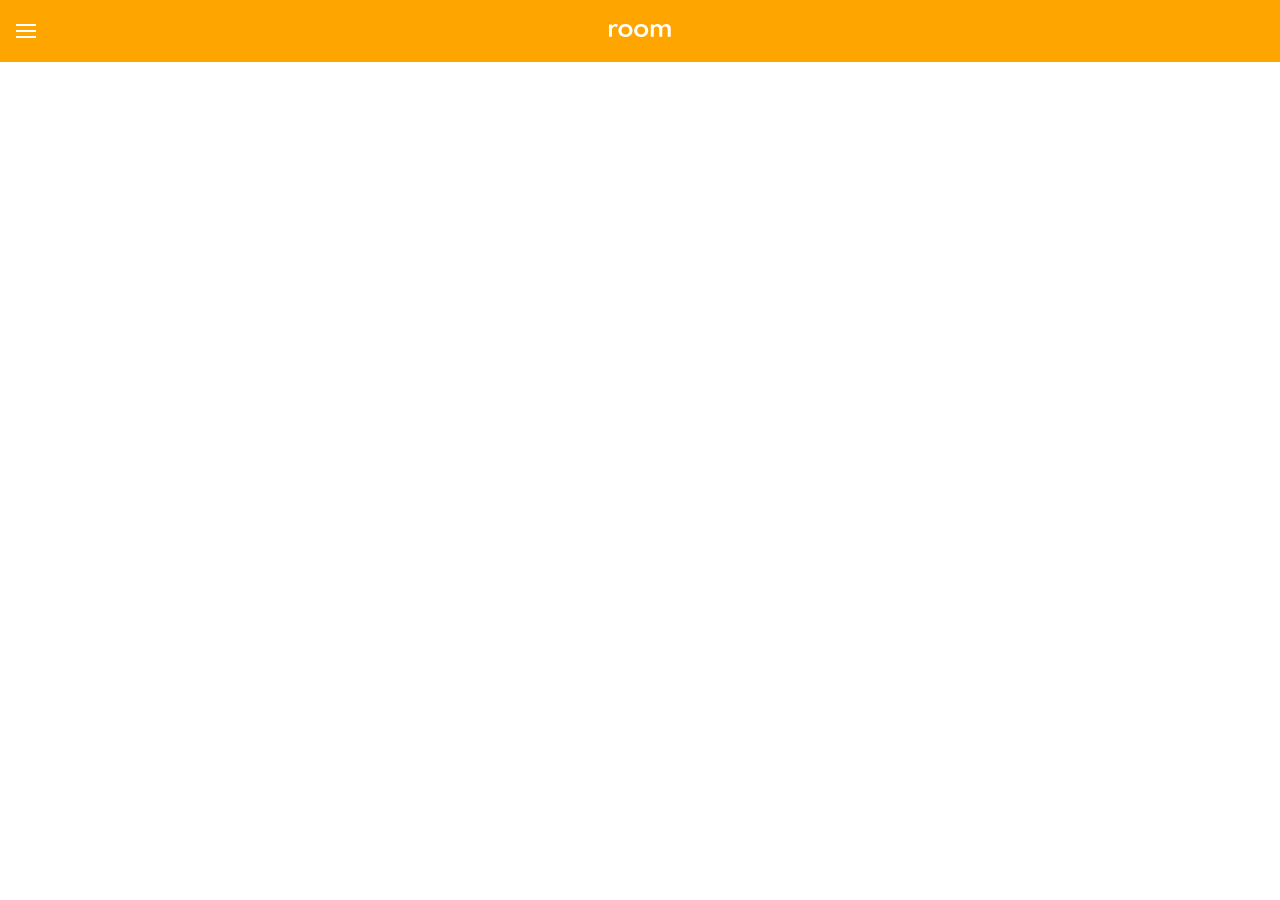
==== Room homepage/index.html @ ea090c0d "V2: add event menu toogle js" ====
<!DOCTYPE html>
<html lang="en">
<head>
    <meta charset="UTF-8">
    <meta name="viewport" content="width=device-width, initial-scale=1.0">
    <link rel="preconnect" href="https://fonts.googleapis.com">
    <link rel="preconnect" href="https://fonts.gstatic.com" crossorigin>
    <link href="https://fonts.googleapis.com/css2?family=League+Spartan:wght@100..900&family=MuseoModerno:ital,wght@0,100..900;1,100..900&display=swap" rel="stylesheet">
    <link rel="stylesheet" href="assets/css/variables.css">
    <link rel="stylesheet" href="assets/css/style.css">
    <title>Room</title>
</head>
<body>
    <header class="site-header">
        <div class="site-header__inner">
            <button 
                class="site-header__hamburger 
                hidden-desktop" 
                type="button"
                aria-label="Open navigation"
                aria-expanded="false"
                aria-controls="primary-navigation"
            >
                <img src="assets/images/icon-hamburger.svg" alt="">
            </button>
            <a href="#" class="site-header__logo">
                <img src="assets/images/logo.svg" alt="">
            </a>
            <nav 
                class="site-header__nav"
                id="primary-navigation"
                aria-label="Primary navigation"
            >
                <button 
                    class="site-header__close hidden-desktop"
                    type="button"
                    aria-label="Close navigation"
                >
                    <img src="assets/images/icon-close.svg" alt="">
                </button>
                <ul class="site-header__links">
                    <li class="site-header__item">
                        <a href="#home" class="site-header__link">Home</a>
                    </li>
                    <li class="site-header__item">
                        <a href="#shop" class="site-header__link">Shop</a>
                    </li>
                    <li class="site-header__item">
                        <a href="#about" class="site-header__link">About</a>
                    </li>
                    <li class="site-header__item">
                        <a href="#contact" class="site-header__link">Contact</a>
                    </li>
                </ul>
            </nav>
        </div>
    </header>
<script src="assets/js/main.js" defer></script>

</body>
</html>
---- Room homepage/assets/css/variables.css ----
:root {
    --white: #ffffff;
    --black: #000000;
    --orange: #e59a34;

    --grey-500: #a0a0a0;
    --grey-800: #444444;
    --space-100: 0.5rem;     /* 8px */
    --space-200: 1rem;       /* 16px */
    --space-300: 1.5rem;     /* 24px */
    --space-400: 2rem;       /* 32px */
    --space-600: 3rem;       /* 48px */
    --space-700: 3.5rem;     /* 56px */
    --space-800: 4rem;       /* 64px */
    --space-1000: 5rem;      /* 80px */
    --space-1050: 6.25rem;   /* 100px */
    --space-1375: 6.875rem;  /* 110px */

    --font: 'League Spartan', sans-serif;

    --text-sm: 0.9375rem; /* 15px */
    --text-md: 1rem;      /* 16px */
    --text-lg: 2.5rem;    /* 40px */
    --text-xl: 3rem;      /* 48px */

    --lineheight-wide: 1.5;
}
---- Room homepage/assets/css/style.css ----
/* =========================
    RESET CSS
========================= */

*,
*::before,
*::after {
    margin: 0;
    padding: 0;
    box-sizing: border-box;
}

body {
    font-family: var(--font);
    color: var(--black);
    line-height: var(--lineheight-wide);
}

a {
    text-decoration: none;
    color: inherit;
}

ul {
    list-style: none;
}

img {
    display: block;
    max-width: 100%;
}
/* HEADER */
header.site-header {
    background-color:orange;
    position: relative;
    width: 100%;
    z-index: 999;
}
.site-header__inner {
    display:flex;
    justify-content:center;
    align-items:center;
    position: relative;
    padding-block: var(--space-300);
}
.site-header__hamburger {
    position: absolute;
    left: var(--space-200);
    top: 50%;
    transform: translateY(-50%);
}
.site-header__nav{
    display:none;
}
button.site-header__hamburger,
button.site-header__close {
    border:none;
    background:transparent;
    cursor:pointer;
}
.site-header__hamburger img,
.site-header__close img,
.site-header__logo img {
    display: block;
}
.site-header__nav {
    position: absolute;
    inset: 0;
    display: none;
    align-items: center;
    justify-content: space-between;
    padding-inline: var(--space-200);
}

.site-header.is-open .site-header__nav {
    display: flex;
    align-items: center;
    position: absolute;
    inset: 0;
}
.site-header.is-open .site-header__hamburger {
    visibility: hidden;
}

.site-header.is-open .site-header__logo {
    visibility: hidden;
}

.site-header__links {
    display: flex;
    align-items: center;
    gap: var(--space-300);

    list-style: none;
    margin: 0;
    padding: 0;
}

.site-header__link {
    color: var(--white);
    font-size: var(--text-sm);
    text-decoration: none;
    text-transform: lowercase;
}
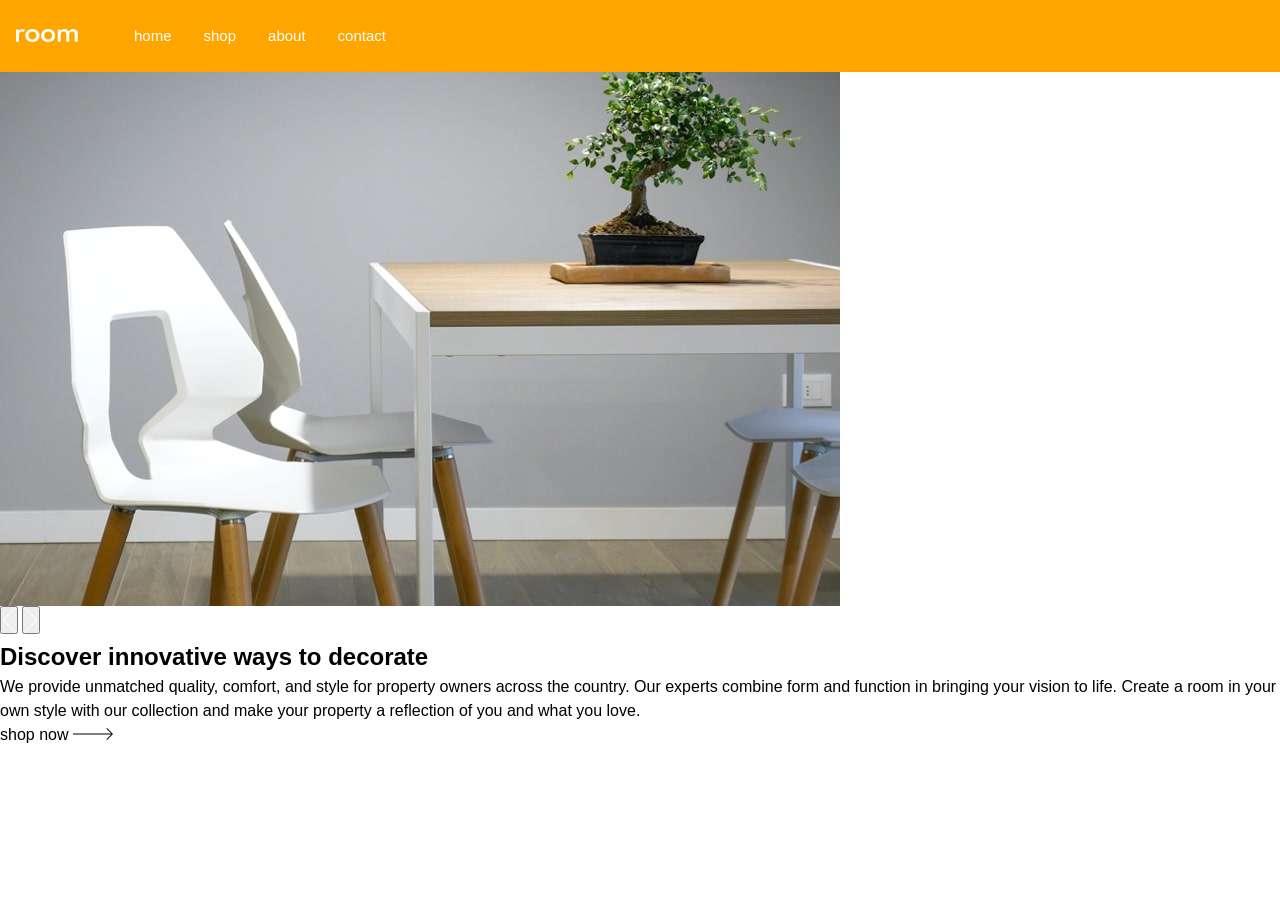
==== commit 0f3de1ac: "V2: rebuild ABOUT  section" ====
--- a/Room homepage/index.html
+++ b/Room homepage/index.html
@@ -55,6 +55,37 @@
             </nav>
         </div>
     </header>
+    <section class="about">
+        <div class="about-wrapper">
+            <div class="about__media">
+                <img src="assets/images/desktop-image-hero-1.jpg" class="about__image" alt="Modern room with white chairs and a wooden table">
+                <div class="slider">
+                    <button class="slider__previous" type="button" aria-label="Previous slide">
+                        <img src="assets/images/icon-angle-left.svg" alt="">
+                    </button>
+                    <button class="slider__next" type="button" aria-label="Next slide">
+                        <img src="assets/images/icon-angle-right.svg" alt="">
+                    </button>
+                </div>
+            </div>
+            <div class="about-content-wrapper">
+                <div class="about-content">
+                    <h1 class="about-content__title">
+                        Discover innovative ways to decorate
+                    </h1>
+                    <p class="about-content__text">
+                        We provide unmatched quality, comfort, and style for property owners across the country. Our experts combine form and function in bringing your vision to life. Create a room in your own style with our collection and make your property a reflection of you and what you love.
+                    </p>
+                    <div class="about-cta">
+                        <a href="#shop" class="about__link">
+                            shop now
+                        </a>
+                        <svg width="40" height="12" xmlns="http://www.w3.org/2000/svg"><path d="M34.05 0l5.481 5.527h.008v.008L40 6l-.461.465v.063l-.062-.001L34.049 12l-.662-.668 4.765-4.805H0v-1h38.206l-4.82-4.86L34.05 0z" fill="#000" fill-rule="nonzero"></path></svg>
+                    </div>
+                </div>
+            </div>
+        </div>
+    </section>
 <script src="assets/js/main.js" defer></script>
 
 </body>
--- a/Room homepage/assets/css/style.css
+++ b/Room homepage/assets/css/style.css
@@ -101,4 +101,41 @@
     font-size: var(--text-sm);
     text-decoration: none;
     text-transform: lowercase;
+}
+
+@media (min-width:1024px) {
+    .hidden-desktop {
+        display: none;
+    }
+    .site-header {
+        position: absolute;
+        top: 0;
+        left: 0;
+    }
+    .site-header__inner {
+        justify-content: flex-start;
+        gap: var(--space-700);
+        padding-block: var(--space-300);
+        padding-inline: var(--space-200);
+    }
+    .site-header__logo {
+        visibility: visible;
+    }
+    .site-header__nav {
+        position: static;
+        inset: auto;
+        display: block;
+        padding: 0;
+        background-color: transparent;
+    }
+
+    .site-header__links {
+        display: flex;
+        align-items: center;
+        gap: var(--space-400);
+    }
+
+    .site-header__link {
+        color: var(--white);
+    }
 }
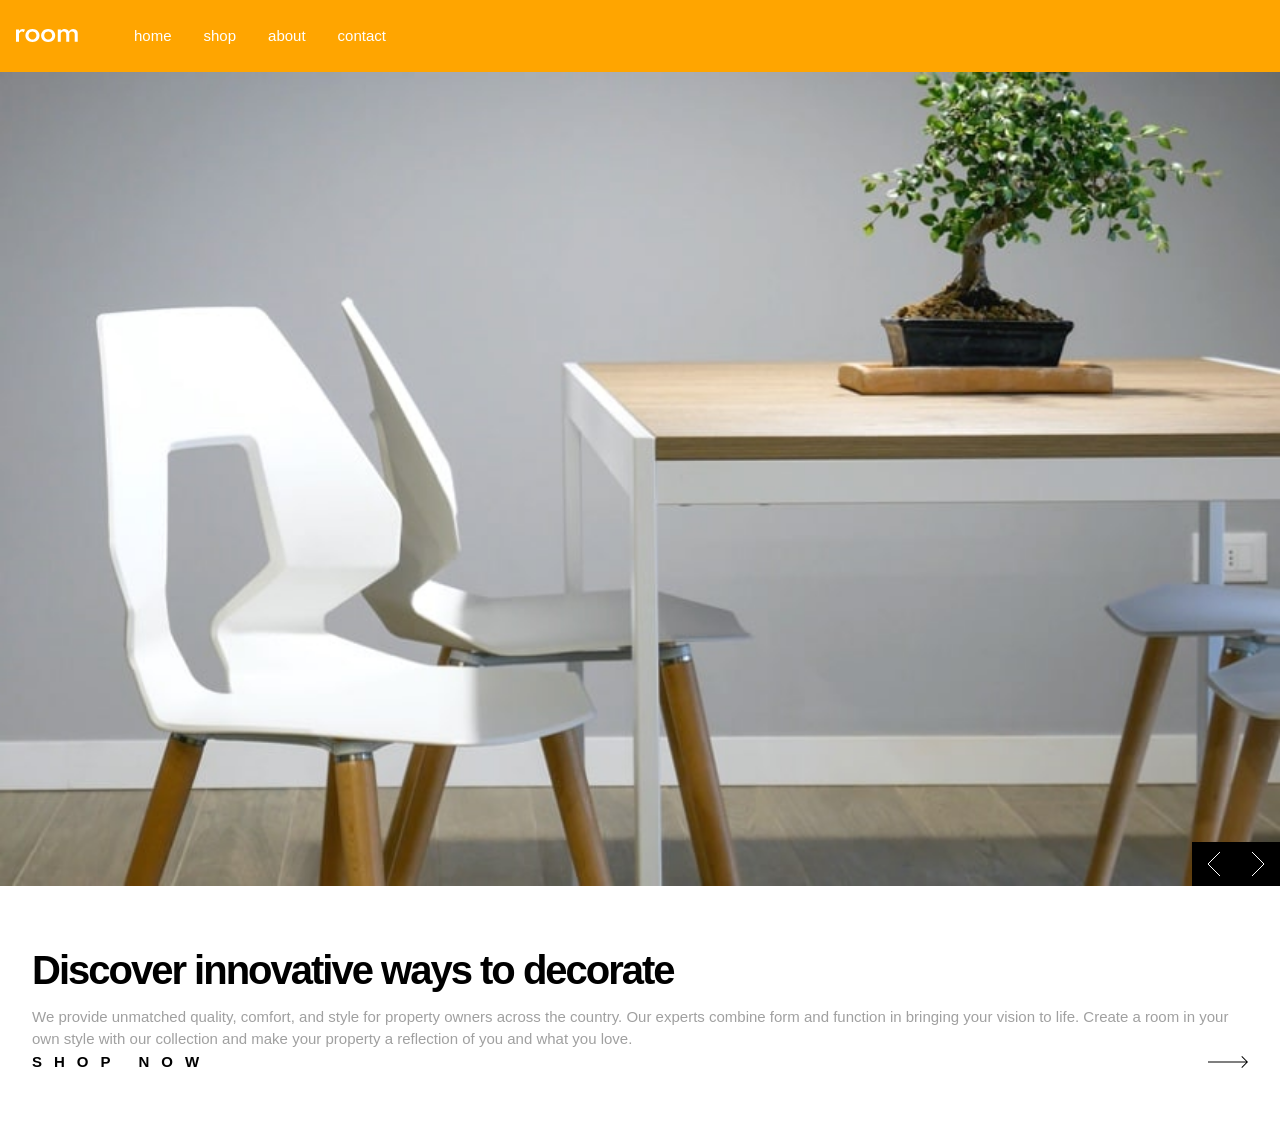
==== commit 6ec7aa99: "V2: rebuild mobile section ABOUT layout" ====
--- a/Room homepage/index.html
+++ b/Room homepage/index.html
@@ -76,12 +76,12 @@
                     <p class="about-content__text">
                         We provide unmatched quality, comfort, and style for property owners across the country. Our experts combine form and function in bringing your vision to life. Create a room in your own style with our collection and make your property a reflection of you and what you love.
                     </p>
-                    <div class="about-cta">
-                        <a href="#shop" class="about__link">
+                </div>
+                <div class="about-cta">
+                    <a href="#shop" class="about__link">
                             shop now
-                        </a>
-                        <svg width="40" height="12" xmlns="http://www.w3.org/2000/svg"><path d="M34.05 0l5.481 5.527h.008v.008L40 6l-.461.465v.063l-.062-.001L34.049 12l-.662-.668 4.765-4.805H0v-1h38.206l-4.82-4.86L34.05 0z" fill="#000" fill-rule="nonzero"></path></svg>
-                    </div>
+                    </a>
+                    <svg width="40" height="12" xmlns="http://www.w3.org/2000/svg"><path d="M34.05 0l5.481 5.527h.008v.008L40 6l-.461.465v.063l-.062-.001L34.049 12l-.662-.668 4.765-4.805H0v-1h38.206l-4.82-4.86L34.05 0z" fill="#000" fill-rule="nonzero"></path></svg>
                 </div>
             </div>
         </div>
--- a/Room homepage/assets/css/style.css
+++ b/Room homepage/assets/css/style.css
@@ -102,7 +102,76 @@
     text-decoration: none;
     text-transform: lowercase;
 }
-
+.about {
+
+}
+.about-wrapper {
+    display: flex;
+    flex-direction: column;
+
+}
+.about__media {
+    position: relative;
+}
+.about__image {
+    display: block;
+    width: 100%;
+    height: auto;
+}
+.slider {
+    position: absolute;
+    right: 0;
+    bottom: 0;
+    display: flex;
+}
+.slider__previous,
+.slider__next {
+    width: 44px;
+    height: 44px;
+
+    display: flex;
+    align-items: center;
+    justify-content: center;
+
+    border: none;
+    background-color: var(--black);
+    cursor: pointer;
+}
+.about-content-wrapper {
+    padding-block: var(--space-800);
+    padding-inline: var(--space-400);
+}
+.about-content {
+    display: flex;
+    flex-direction: column;
+    gap: var(--space-200);
+}
+.about-content__title {
+    color: var(--black);
+    font-size: var(--text-lg);
+    font-weight: 600;
+    line-height: 1;
+    letter-spacing: -0.125rem;
+}
+.about-content__text {
+    color: var(--grey-500);
+    font-size: var(--text-sm);
+    line-height: var(--lineheight-wide);
+    font-weight: 500;
+}
+.about-cta {
+    display: flex;
+    align-items: center;
+    justify-content: space-between;
+}
+.about__link {
+    color: var(--black);
+    font-size: var(--text-sm);
+    font-weight: 600;
+    letter-spacing: 0.75rem;
+    text-transform: uppercase;
+    text-decoration: none;
+}
 @media (min-width:1024px) {
     .hidden-desktop {
         display: none;
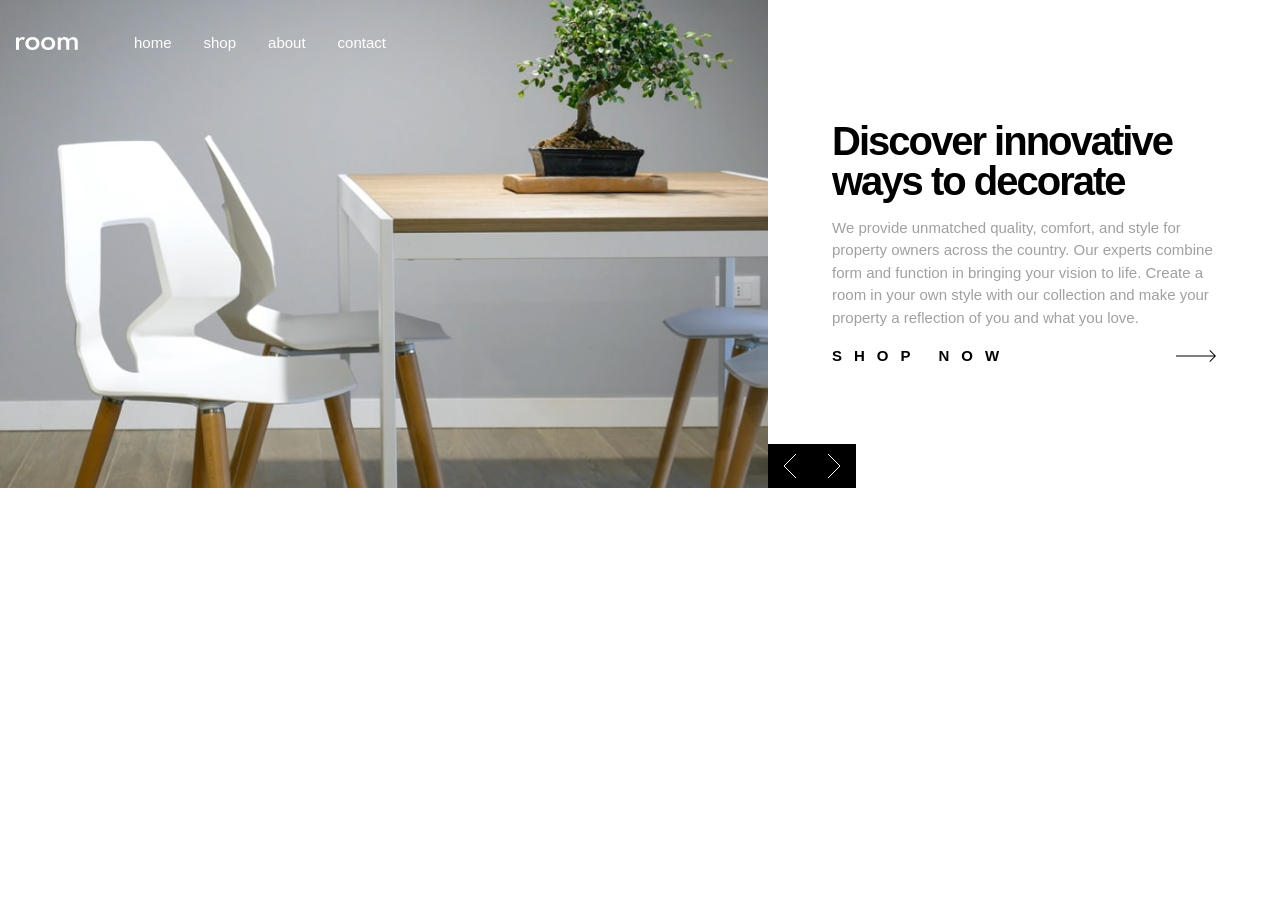
==== commit 41c6bbcf: "V2: funtion renderSlider() - JS" ====
--- a/Room homepage/index.html
+++ b/Room homepage/index.html
@@ -55,6 +55,7 @@
             </nav>
         </div>
     </header>
+    
     <section class="about">
         <div class="about-wrapper">
             <div class="about__media">
--- a/Room homepage/assets/css/style.css
+++ b/Room homepage/assets/css/style.css
@@ -31,10 +31,12 @@
 }
 /* HEADER */
 header.site-header {
-    background-color:orange;
-    position: relative;
+    background-color:transparent;
+    position: absolute;
     width: 100%;
     z-index: 999;
+    top: 0;
+    left: 0;
 }
 .site-header__inner {
     display:flex;
@@ -70,6 +72,7 @@
     align-items: center;
     justify-content: space-between;
     padding-inline: var(--space-200);
+    background-color: var(--white);
 }
 
 .site-header.is-open .site-header__nav {
@@ -90,14 +93,31 @@
     display: flex;
     align-items: center;
     gap: var(--space-300);
-
     list-style: none;
     margin: 0;
     padding: 0;
 }
-
+.site-header__item {
+    display: flex;
+    flex-direction: column;
+    align-items: center;
+    gap: var(--space-100);
+    padding-block-start: var(--space-100);
+}
+.site-header__item::after {
+    content: "";
+    width: 0px;
+    height: 2px;
+    background-color: black;
+    transition: all 0.2s ease-in-out;
+}
+.site-header__item:hover:after,
+.site-header__item:focus-within::after {
+    width: var(--space-300);
+    background-color: var(--black);
+}
 .site-header__link {
-    color: var(--white);
+    color: var(--black);
     font-size: var(--text-sm);
     text-decoration: none;
     text-transform: lowercase;
@@ -108,7 +128,6 @@
 .about-wrapper {
     display: flex;
     flex-direction: column;
-
 }
 .about__media {
     position: relative;
@@ -139,7 +158,7 @@
 }
 .about-content-wrapper {
     padding-block: var(--space-800);
-    padding-inline: var(--space-400);
+    padding-inline: var(--space-800);
 }
 .about-content {
     display: flex;
@@ -203,8 +222,46 @@
         align-items: center;
         gap: var(--space-400);
     }
-
+    .site-header__item::after {
+        background-color: var(--white);
+    }
+    .site-header__item:hover::after,
+    .site-header__item:focus-within::after {
+        background-color: var(--white);
+    }
     .site-header__link {
         color: var(--white);
     }
+    .about-wrapper {
+        flex-direction: row;
+    }
+
+    .about__media {
+        flex: 0 0 60%;
+    }
+
+    .about__image {
+        width: 100%;
+        height: 100%;
+        object-fit: cover;
+    }
+
+    .slider {
+        right: 0;
+        bottom: 0;
+        transform: translateX(100%);
+    }
+
+    .about-content-wrapper {
+        flex: 1;
+        padding-block: 0;
+        display: flex;
+        flex-direction: column;
+        justify-content: center;
+        gap: 1rem;
+    }
+
+    .about-content {
+        max-width: 400px;
+    }
 }
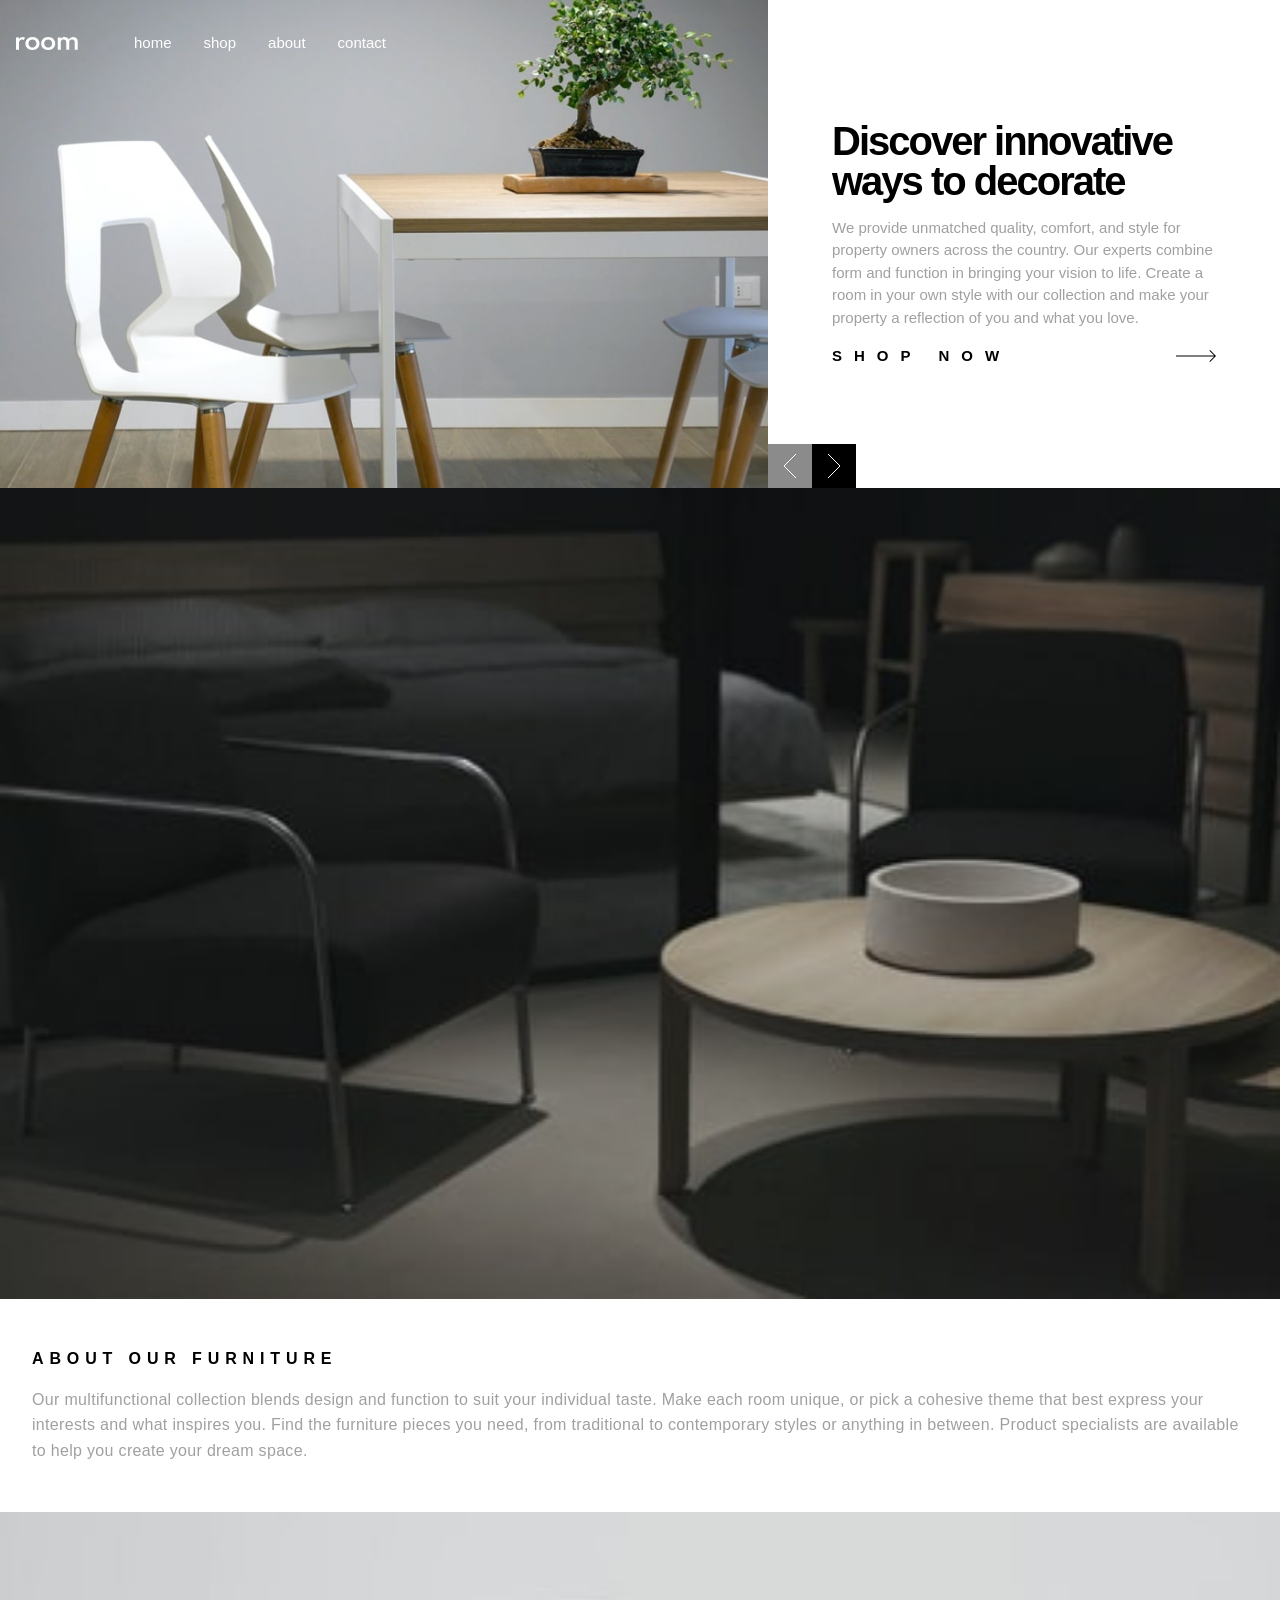
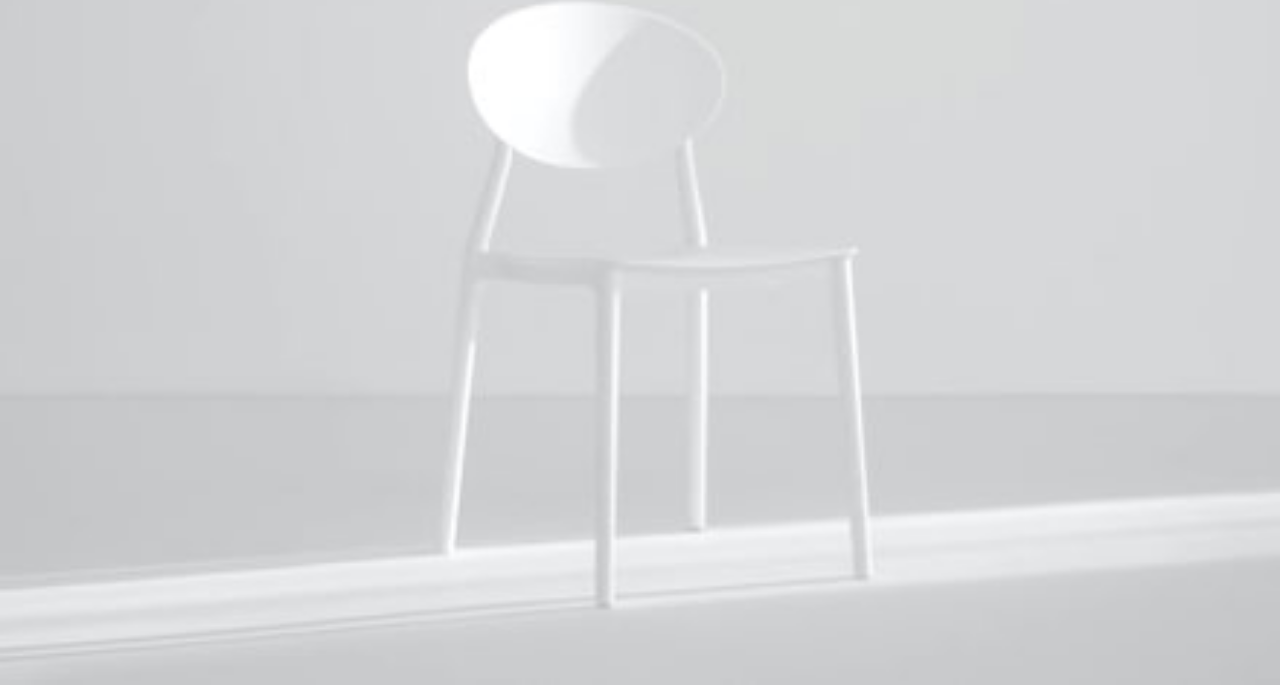
==== commit 32dabf13: "V2: rebuild about furniture section" ====
--- a/Room homepage/index.html
+++ b/Room homepage/index.html
@@ -87,6 +87,18 @@
             </div>
         </div>
     </section>
+    <section class="about__furniture">
+        <img src="assets/images/image-about-dark.jpg" alt="About our furniture" class="about__furniture-img">
+        <div class="about__furniture-content">
+            <h2 class="about__furniture-title">
+                About our furniture
+            </h2>
+            <p class="about__furniture-text">
+                Our multifunctional collection blends design and function to suit your individual taste. Make each room unique, or pick a cohesive theme that best express your interests and what inspires you. Find the furniture pieces you need, from traditional to contemporary styles or anything in between. Product specialists are available to help you create your dream space.
+            </p>
+        </div>
+        <img src="assets/images/image-about-light.jpg" alt="About our furniture" class="about__furniture-img">
+    </section>
 <script src="assets/js/main.js" defer></script>
 
 </body>
--- a/Room homepage/assets/css/style.css
+++ b/Room homepage/assets/css/style.css
@@ -155,6 +155,17 @@
     border: none;
     background-color: var(--black);
     cursor: pointer;
+}
+.slider__previous:disabled,
+.slider__next:disabled {
+    opacity: 0.45;
+    cursor: not-allowed;
+}
+.slider__previous:not(:disabled):hover,
+.slider__next:not(:disabled):hover,
+.slider__previous:not(:disabled):focus-visible,
+.slider__next:not(:disabled):focus-visible {
+    background-color: var(--grey-800);
 }
 .about-content-wrapper {
     padding-block: var(--space-800);
@@ -191,6 +202,36 @@
     text-transform: uppercase;
     text-decoration: none;
 }
+.about__furniture-img {
+    display:block;
+    width:100%;
+    height:auto;
+}
+.about__furniture-content {
+    display:flex;
+    flex-direction:column;
+    gap: 16px;
+    padding: 48px 32px;
+}
+
+
+.about__furniture-title {
+    color:black;
+    text-transform:uppercase;
+    font-size:1rem;
+    letter-spacing:5.875px;
+}
+
+.about__furniture-text {
+    color:#a0a0a0;
+    font-size: 16px;
+    font-weight: 500;
+    line-height: 1.6;
+    letter-spacing: 0.32px;
+}
+@media (min-width:768px) {
+}
+
 @media (min-width:1024px) {
     .hidden-desktop {
         display: none;
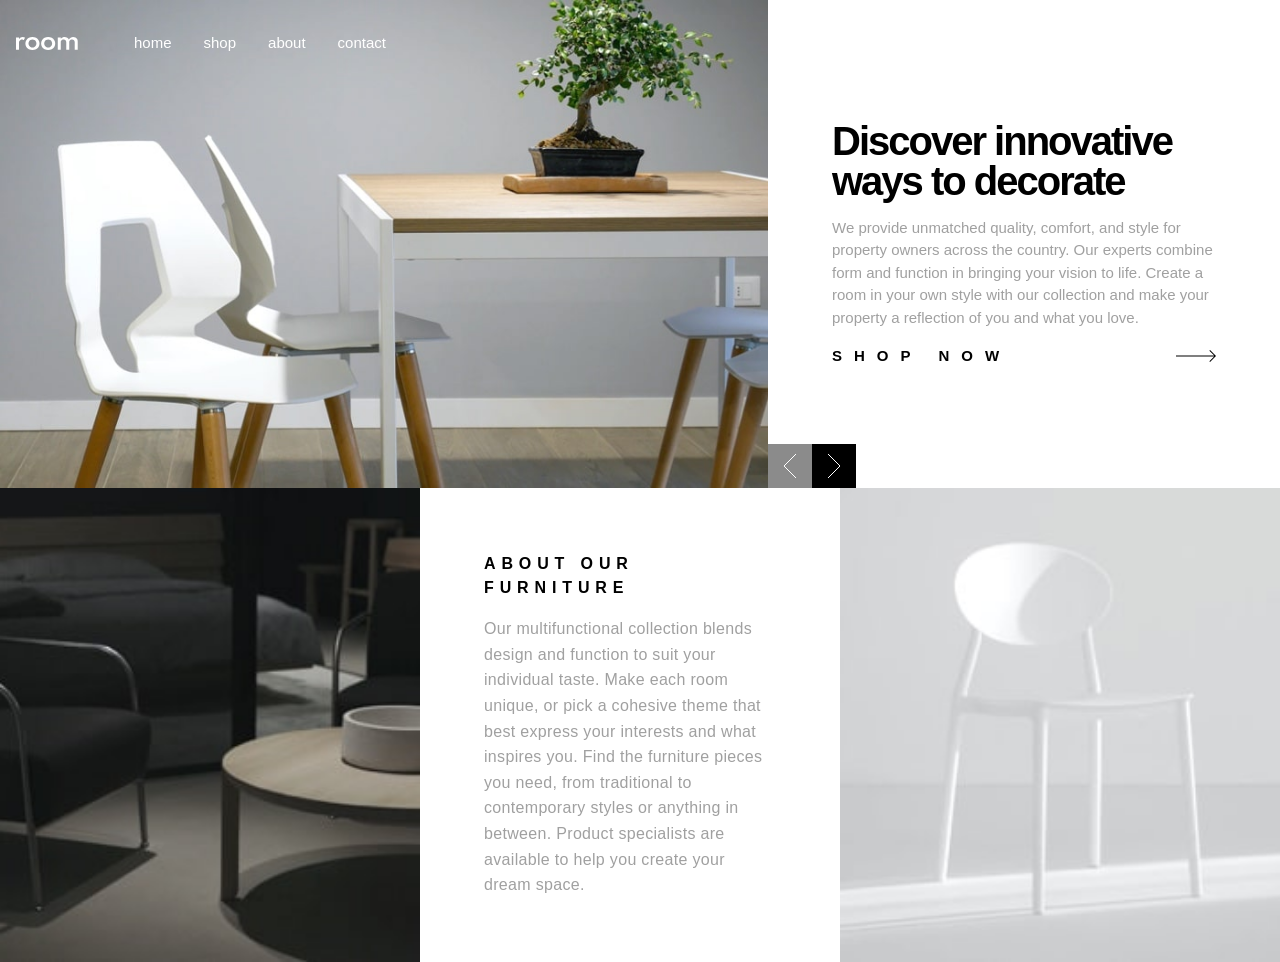
==== commit 4e32e83b: "V2: add favicon" ====
--- a/Room homepage/index.html
+++ b/Room homepage/index.html
@@ -7,6 +7,7 @@
     <link rel="preconnect" href="https://fonts.gstatic.com" crossorigin>
     <link href="https://fonts.googleapis.com/css2?family=League+Spartan:wght@100..900&family=MuseoModerno:ital,wght@0,100..900;1,100..900&display=swap" rel="stylesheet">
     <link rel="stylesheet" href="assets/css/variables.css">
+    <link rel="icon" type="image/png" href="assets/images/favicon-32x32.png">
     <link rel="stylesheet" href="assets/css/style.css">
     <title>Room</title>
 </head>
@@ -87,6 +88,7 @@
             </div>
         </div>
     </section>
+
     <section class="about__furniture">
         <img src="assets/images/image-about-dark.jpg" alt="About our furniture" class="about__furniture-img">
         <div class="about__furniture-content">
--- a/Room homepage/assets/css/style.css
+++ b/Room homepage/assets/css/style.css
@@ -230,10 +230,7 @@
     letter-spacing: 0.32px;
 }
 @media (min-width:768px) {
-}
-
-@media (min-width:1024px) {
-    .hidden-desktop {
+        .hidden-desktop {
         display: none;
     }
     .site-header {
@@ -273,6 +270,9 @@
     .site-header__link {
         color: var(--white);
     }
+}
+
+@media (min-width:1024px) {
     .about-wrapper {
         flex-direction: row;
     }
@@ -305,4 +305,22 @@
     .about-content {
         max-width: 400px;
     }
+    .about__furniture {
+        display:flex;
+        flex-direction:row;
+        align-items: stretch;
+    }
+    .about__furniture-img {
+        flex: 1;
+        width: 100%;
+        height: auto;
+        object-fit: cover;
+    }
+    .about__furniture-content {
+        flex: 2;
+        padding:64px;
+        display: flex;
+        flex-direction: column;
+        justify-content: center;
+    }
 }
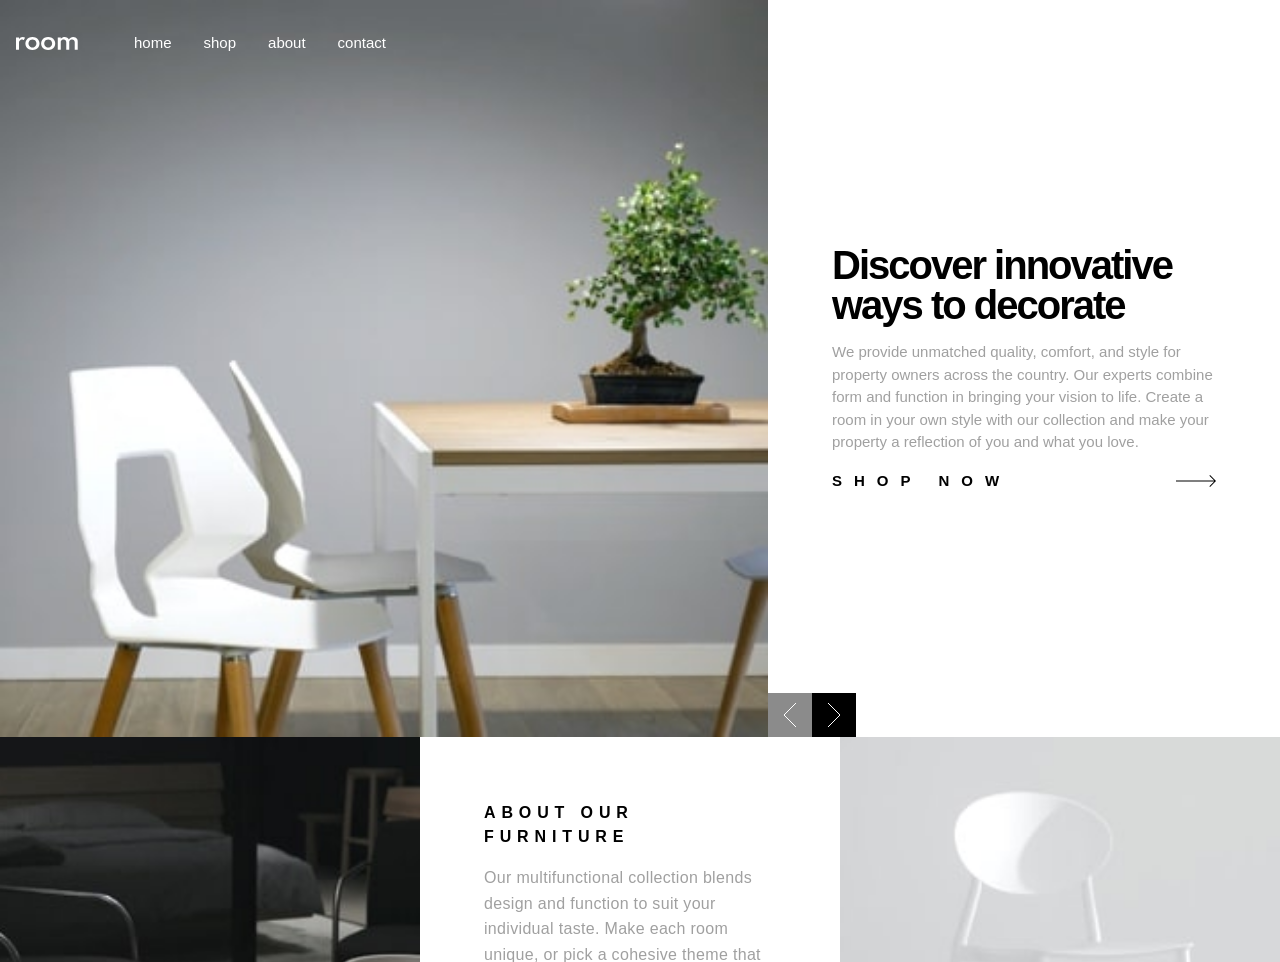
==== commit b02802ee: "delete readme" ====
--- a/Room homepage/index.html
+++ b/Room homepage/index.html
@@ -11,7 +11,7 @@
     <link rel="stylesheet" href="assets/css/style.css">
     <title>Room</title>
 </head>
-<body>
+<body>  
     <header class="site-header">
         <div class="site-header__inner">
             <button 
